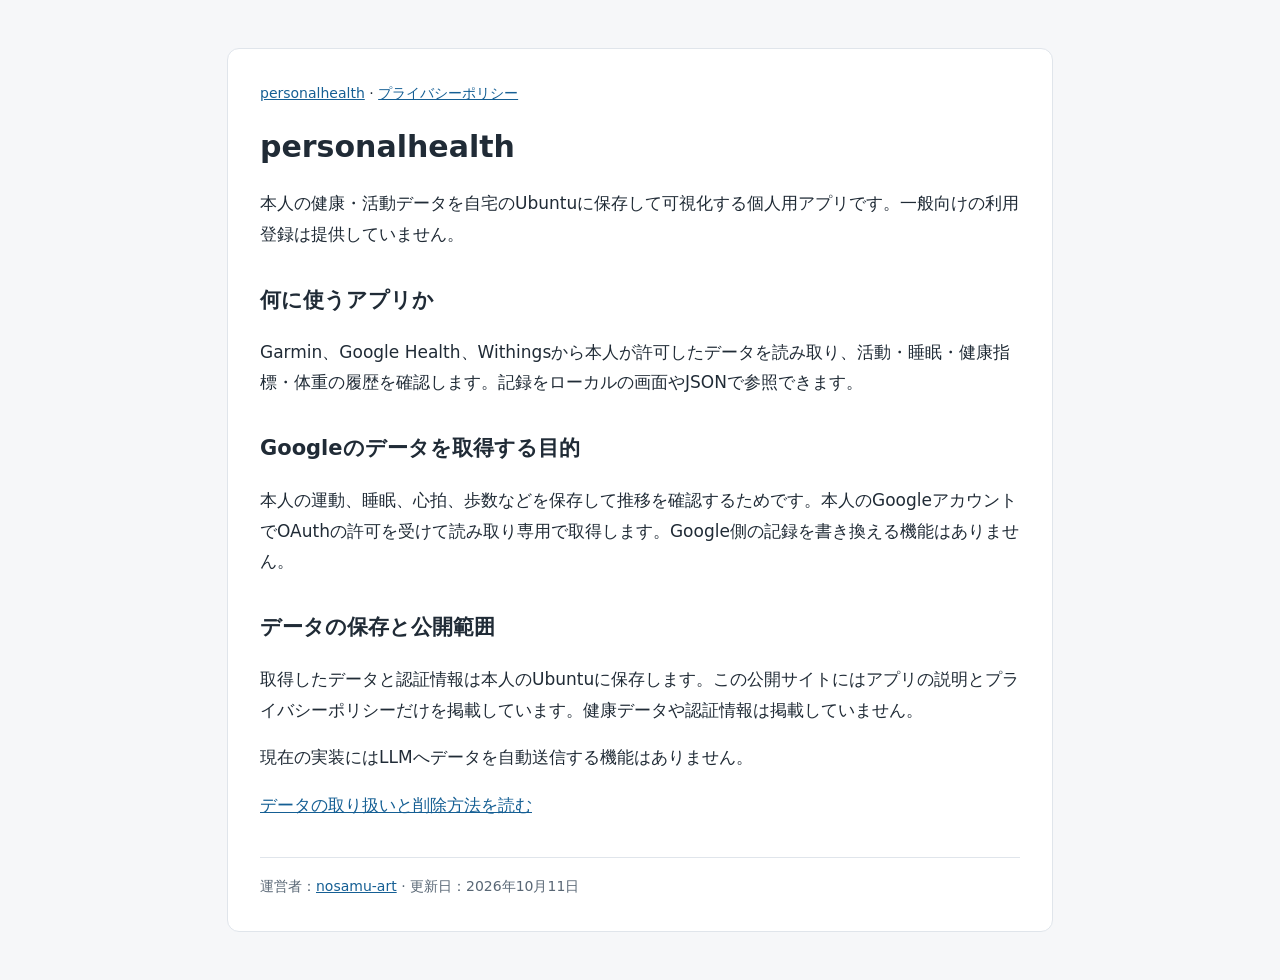
==== index.html @ 6eca4054 "Publish personalhealth description and privacy policy" ====
<!doctype html>
<html lang="ja">
<head><meta charset="utf-8"><meta name="viewport" content="width=device-width,initial-scale=1"><link rel="stylesheet" href="style.css"><title>personalhealth — 個人用の健康データ管理</title><meta name="description" content="本人の健康・活動データを自宅のUbuntuに保存して可視化する個人用アプリです。"></head>
<body><main><nav><a href="./">personalhealth</a> · <a href="privacy.html">プライバシーポリシー</a></nav>
<h1>personalhealth</h1>
<p>本人の健康・活動データを自宅のUbuntuに保存して可視化する個人用アプリです。一般向けの利用登録は提供していません。</p>
<h2>何に使うアプリか</h2>
<p>Garmin、Google Health、Withingsから本人が許可したデータを読み取り、活動・睡眠・健康指標・体重の履歴を確認します。記録をローカルの画面やJSONで参照できます。</p>
<h2>Googleのデータを取得する目的</h2>
<p>本人の運動、睡眠、心拍、歩数などを保存して推移を確認するためです。本人のGoogleアカウントでOAuthの許可を受けて読み取り専用で取得します。Google側の記録を書き換える機能はありません。</p>
<h2>データの保存と公開範囲</h2>
<p>取得したデータと認証情報は本人のUbuntuに保存します。この公開サイトにはアプリの説明とプライバシーポリシーだけを掲載しています。健康データや認証情報は掲載していません。</p>
<p>現在の実装にはLLMへデータを自動送信する機能はありません。</p>
<p><a href="privacy.html">データの取り扱いと削除方法を読む</a></p>
<footer>運営者：<a href="https://github.com/nosamu-art">nosamu-art</a> · 更新日：2026年10月11日</footer>
</main></body></html>
---- style.css ----
body{margin:0;background:#f6f7f9;color:#202b36;font:17px/1.8 system-ui,sans-serif}main{max-width:760px;margin:48px auto;padding:32px;background:white;border:1px solid #e0e5eb;border-radius:12px}h1{font-size:30px;line-height:1.4}h2{font-size:21px;margin-top:32px}a{color:#155f94}nav,footer{font-size:14px}footer{margin-top:36px;padding-top:16px;border-top:1px solid #e0e5eb;color:#596775}@media(max-width:800px){main{margin:16px;padding:24px}}
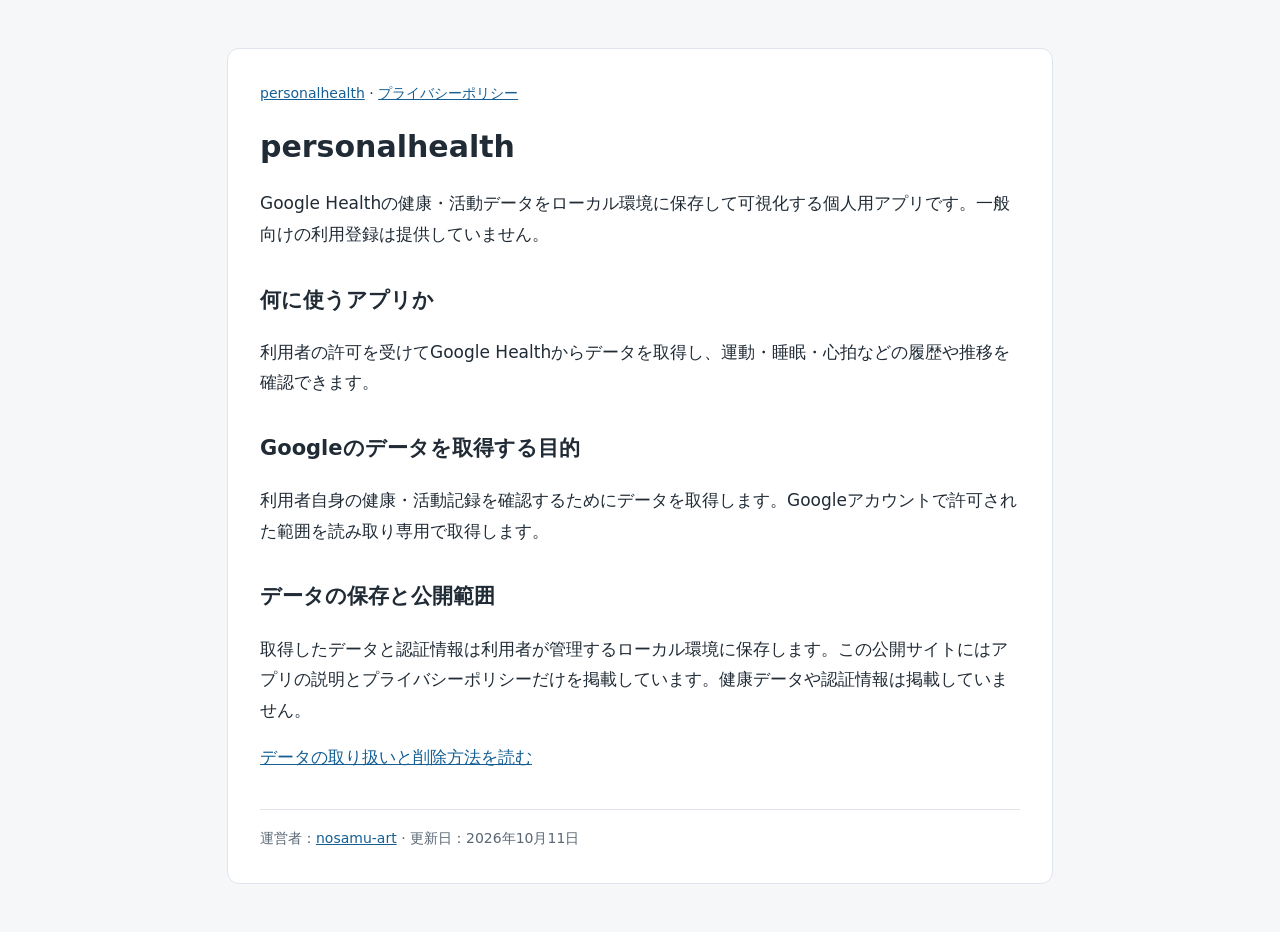
==== commit b0a1ba58: "Focus public copy on Google Health data" ====
--- a/index.html
+++ b/index.html
@@ -1,16 +1,15 @@
 <!doctype html>
 <html lang="ja">
-<head><meta charset="utf-8"><meta name="viewport" content="width=device-width,initial-scale=1"><link rel="stylesheet" href="style.css"><title>personalhealth — 個人用の健康データ管理</title><meta name="description" content="本人の健康・活動データを自宅のUbuntuに保存して可視化する個人用アプリです。"></head>
+<head><meta charset="utf-8"><meta name="viewport" content="width=device-width,initial-scale=1"><link rel="stylesheet" href="style.css"><link rel="icon" href="data:,"><title>personalhealth — 個人用の健康データ管理</title><meta name="description" content="Google Healthの健康・活動データをローカル環境に保存して可視化する個人用アプリです。"></head>
 <body><main><nav><a href="./">personalhealth</a> · <a href="privacy.html">プライバシーポリシー</a></nav>
 <h1>personalhealth</h1>
-<p>本人の健康・活動データを自宅のUbuntuに保存して可視化する個人用アプリです。一般向けの利用登録は提供していません。</p>
+<p>Google Healthの健康・活動データをローカル環境に保存して可視化する個人用アプリです。一般向けの利用登録は提供していません。</p>
 <h2>何に使うアプリか</h2>
-<p>Garmin、Google Health、Withingsから本人が許可したデータを読み取り、活動・睡眠・健康指標・体重の履歴を確認します。記録をローカルの画面やJSONで参照できます。</p>
+<p>利用者の許可を受けてGoogle Healthからデータを取得し、運動・睡眠・心拍などの履歴や推移を確認できます。</p>
 <h2>Googleのデータを取得する目的</h2>
-<p>本人の運動、睡眠、心拍、歩数などを保存して推移を確認するためです。本人のGoogleアカウントでOAuthの許可を受けて読み取り専用で取得します。Google側の記録を書き換える機能はありません。</p>
+<p>利用者自身の健康・活動記録を確認するためにデータを取得します。Googleアカウントで許可された範囲を読み取り専用で取得します。</p>
 <h2>データの保存と公開範囲</h2>
-<p>取得したデータと認証情報は本人のUbuntuに保存します。この公開サイトにはアプリの説明とプライバシーポリシーだけを掲載しています。健康データや認証情報は掲載していません。</p>
-<p>現在の実装にはLLMへデータを自動送信する機能はありません。</p>
+<p>取得したデータと認証情報は利用者が管理するローカル環境に保存します。この公開サイトにはアプリの説明とプライバシーポリシーだけを掲載しています。健康データや認証情報は掲載していません。</p>
 <p><a href="privacy.html">データの取り扱いと削除方法を読む</a></p>
 <footer>運営者：<a href="https://github.com/nosamu-art">nosamu-art</a> · 更新日：2026年10月11日</footer>
 </main></body></html>
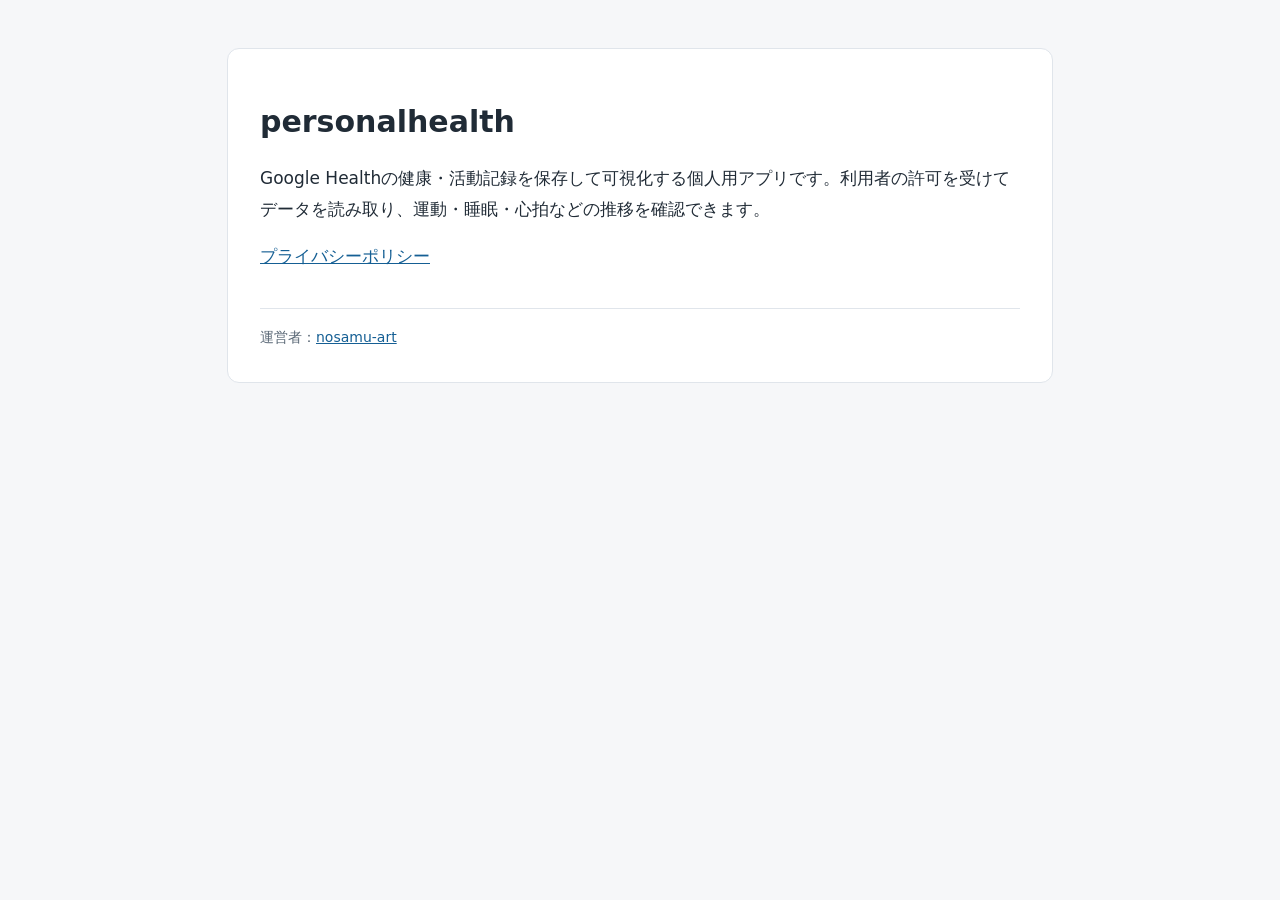
==== commit 16b1540d: "Keep public pages concise" ====
--- a/index.html
+++ b/index.html
@@ -1,15 +1,9 @@
 <!doctype html>
 <html lang="ja">
-<head><meta charset="utf-8"><meta name="viewport" content="width=device-width,initial-scale=1"><link rel="stylesheet" href="style.css"><link rel="icon" href="data:,"><title>personalhealth — 個人用の健康データ管理</title><meta name="description" content="Google Healthの健康・活動データをローカル環境に保存して可視化する個人用アプリです。"></head>
-<body><main><nav><a href="./">personalhealth</a> · <a href="privacy.html">プライバシーポリシー</a></nav>
+<head><meta charset="utf-8"><meta name="viewport" content="width=device-width,initial-scale=1"><link rel="stylesheet" href="style.css"><link rel="icon" href="data:,"><title>personalhealth</title><meta name="description" content="Google Healthの健康・活動記録を保存して可視化する個人用アプリ。"></head>
+<body><main>
 <h1>personalhealth</h1>
-<p>Google Healthの健康・活動データをローカル環境に保存して可視化する個人用アプリです。一般向けの利用登録は提供していません。</p>
-<h2>何に使うアプリか</h2>
-<p>利用者の許可を受けてGoogle Healthからデータを取得し、運動・睡眠・心拍などの履歴や推移を確認できます。</p>
-<h2>Googleのデータを取得する目的</h2>
-<p>利用者自身の健康・活動記録を確認するためにデータを取得します。Googleアカウントで許可された範囲を読み取り専用で取得します。</p>
-<h2>データの保存と公開範囲</h2>
-<p>取得したデータと認証情報は利用者が管理するローカル環境に保存します。この公開サイトにはアプリの説明とプライバシーポリシーだけを掲載しています。健康データや認証情報は掲載していません。</p>
-<p><a href="privacy.html">データの取り扱いと削除方法を読む</a></p>
-<footer>運営者：<a href="https://github.com/nosamu-art">nosamu-art</a> · 更新日：2026年10月11日</footer>
+<p>Google Healthの健康・活動記録を保存して可視化する個人用アプリです。利用者の許可を受けてデータを読み取り、運動・睡眠・心拍などの推移を確認できます。</p>
+<p><a href="privacy.html">プライバシーポリシー</a></p>
+<footer>運営者：<a href="https://github.com/nosamu-art">nosamu-art</a></footer>
 </main></body></html>
